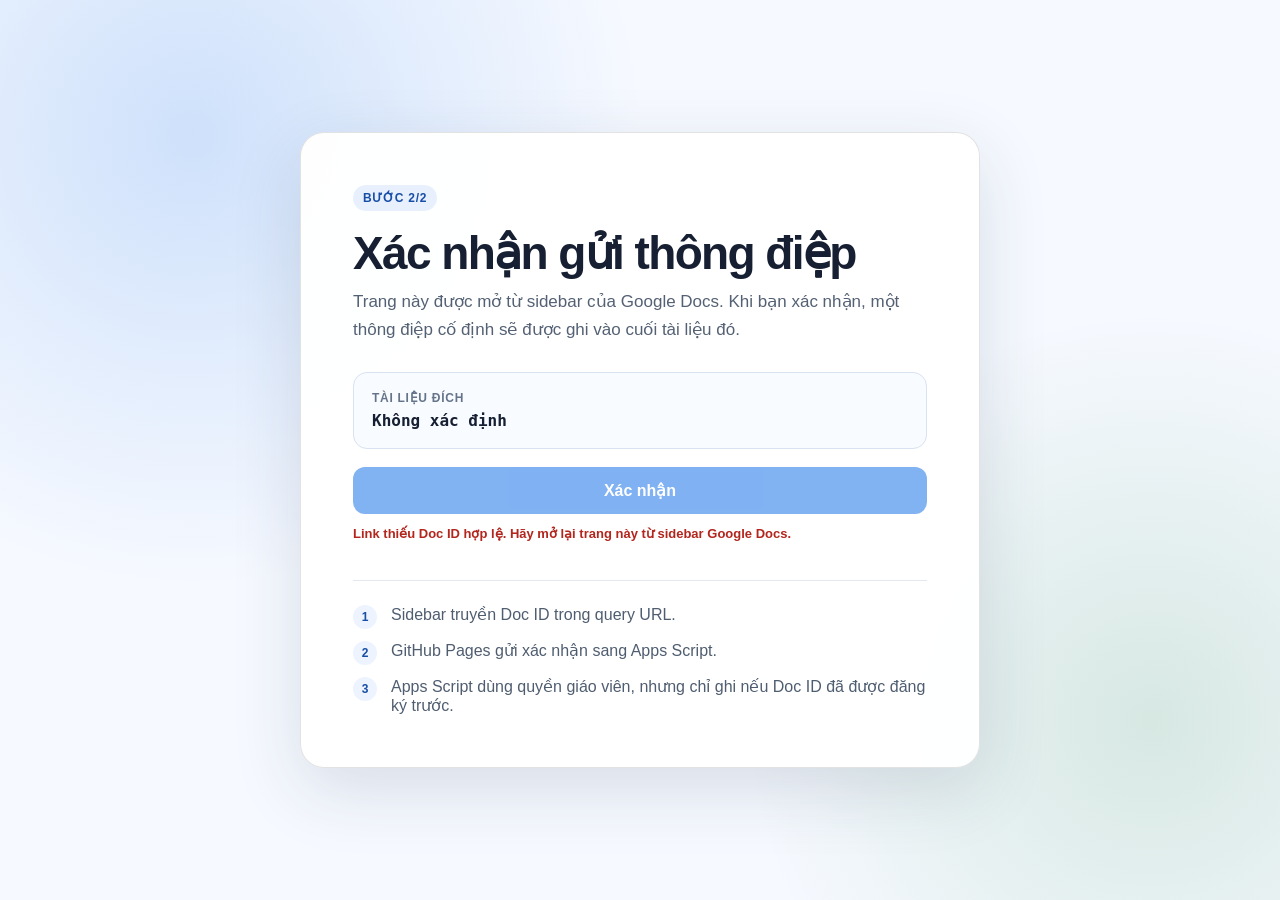
==== site/index.html @ eaceadfe "Tạo demo Google Docs sidebar và GitHub Pages" ====
<!doctype html>
<html lang="vi">
  <head>
    <meta charset="utf-8">
    <meta name="viewport" content="width=device-width, initial-scale=1">
    <meta name="description" content="Demo Google Docs sidebar mở GitHub Pages và ghi xác nhận trở lại tài liệu.">
    <title>Xác nhận Google Docs</title>
    <link rel="stylesheet" href="styles.css">
  </head>
  <body>
    <main class="shell">
      <section class="card" aria-labelledby="page-title">
        <div class="step">Bước 2/2</div>
        <h1 id="page-title">Xác nhận gửi thông điệp</h1>
        <p class="lead">
          Trang này được mở từ sidebar của Google Docs. Khi bạn xác nhận, một thông điệp cố định sẽ được ghi vào cuối tài liệu đó.
        </p>

        <div class="doc-panel">
          <span>Tài liệu đích</span>
          <strong id="doc-id">Đang đọc Doc ID…</strong>
        </div>

        <form id="confirm-form" method="post" target="_blank">
          <input id="doc-id-input" type="hidden" name="docId">
          <input type="hidden" name="confirmation" value="confirm">
          <button id="confirm-button" type="submit" disabled>Xác nhận</button>
        </form>

        <p id="status" class="status" role="status" aria-live="polite">
          Đang kiểm tra link…
        </p>

        <ol class="flow" aria-label="Luồng demo">
          <li><span>1</span> Sidebar truyền Doc ID trong query URL.</li>
          <li><span>2</span> GitHub Pages gửi xác nhận sang Apps Script.</li>
          <li><span>3</span> Apps Script dùng quyền giáo viên, nhưng chỉ ghi nếu Doc ID đã được đăng ký trước.</li>
        </ol>
      </section>
    </main>

    <script src="config.js"></script>
    <script src="app.js"></script>
  </body>
</html>
---- site/styles.css ----
:root {
  color-scheme: light;
  font-family: Arial, sans-serif;
  background: #edf3ff;
  color: #172033;
}

* {
  box-sizing: border-box;
}

body {
  min-height: 100vh;
  margin: 0;
  background:
    radial-gradient(circle at 15% 15%, rgba(26, 115, 232, .18), transparent 34%),
    radial-gradient(circle at 90% 80%, rgba(24, 128, 56, .14), transparent 30%),
    #f6f9ff;
}

.shell {
  display: grid;
  min-height: 100vh;
  padding: 32px 18px;
  place-items: center;
}

.card {
  width: min(680px, 100%);
  padding: clamp(28px, 6vw, 52px);
  border: 1px solid rgba(60, 64, 67, .15);
  border-radius: 24px;
  background: rgba(255, 255, 255, .96);
  box-shadow: 0 22px 70px rgba(32, 56, 85, .14);
}

.step {
  display: inline-flex;
  padding: 6px 10px;
  border-radius: 999px;
  background: #e8f0fe;
  color: #174ea6;
  font-size: 12px;
  font-weight: 800;
  letter-spacing: .06em;
  text-transform: uppercase;
}

h1 {
  margin: 18px 0 10px;
  font-size: clamp(30px, 6vw, 46px);
  line-height: 1.08;
  letter-spacing: -.035em;
}

.lead {
  margin: 0;
  color: #546174;
  font-size: 17px;
  line-height: 1.65;
}

.doc-panel {
  display: grid;
  gap: 6px;
  margin: 28px 0 18px;
  padding: 18px;
  border: 1px solid #d9e2f1;
  border-radius: 14px;
  background: #f8fbff;
}

.doc-panel span {
  color: #65748a;
  font-size: 12px;
  font-weight: 800;
  letter-spacing: .06em;
  text-transform: uppercase;
}

.doc-panel strong {
  overflow: hidden;
  font-family: Consolas, monospace;
  text-overflow: ellipsis;
  white-space: nowrap;
}

button {
  width: 100%;
  padding: 14px 20px;
  border: 0;
  border-radius: 12px;
  background: #1a73e8;
  color: #fff;
  cursor: pointer;
  font-size: 16px;
  font-weight: 800;
  box-shadow: 0 8px 18px rgba(26, 115, 232, .23);
}

button:hover:not(:disabled) {
  background: #1765cc;
}

button:disabled {
  cursor: not-allowed;
  opacity: .55;
  box-shadow: none;
}

.status {
  min-height: 24px;
  margin: 12px 0 0;
  color: #5f6f85;
  font-size: 13px;
}

.status.error {
  color: #b3261e;
  font-weight: 700;
}

.flow {
  display: grid;
  gap: 12px;
  margin: 30px 0 0;
  padding: 24px 0 0;
  border-top: 1px solid #e2e8f0;
  color: #4f5d70;
  list-style: none;
}

.flow li {
  display: grid;
  grid-template-columns: 28px 1fr;
  gap: 10px;
  align-items: start;
}

.flow span {
  display: grid;
  width: 24px;
  height: 24px;
  border-radius: 50%;
  background: #edf3ff;
  color: #174ea6;
  font-size: 12px;
  font-weight: 800;
  place-items: center;
}
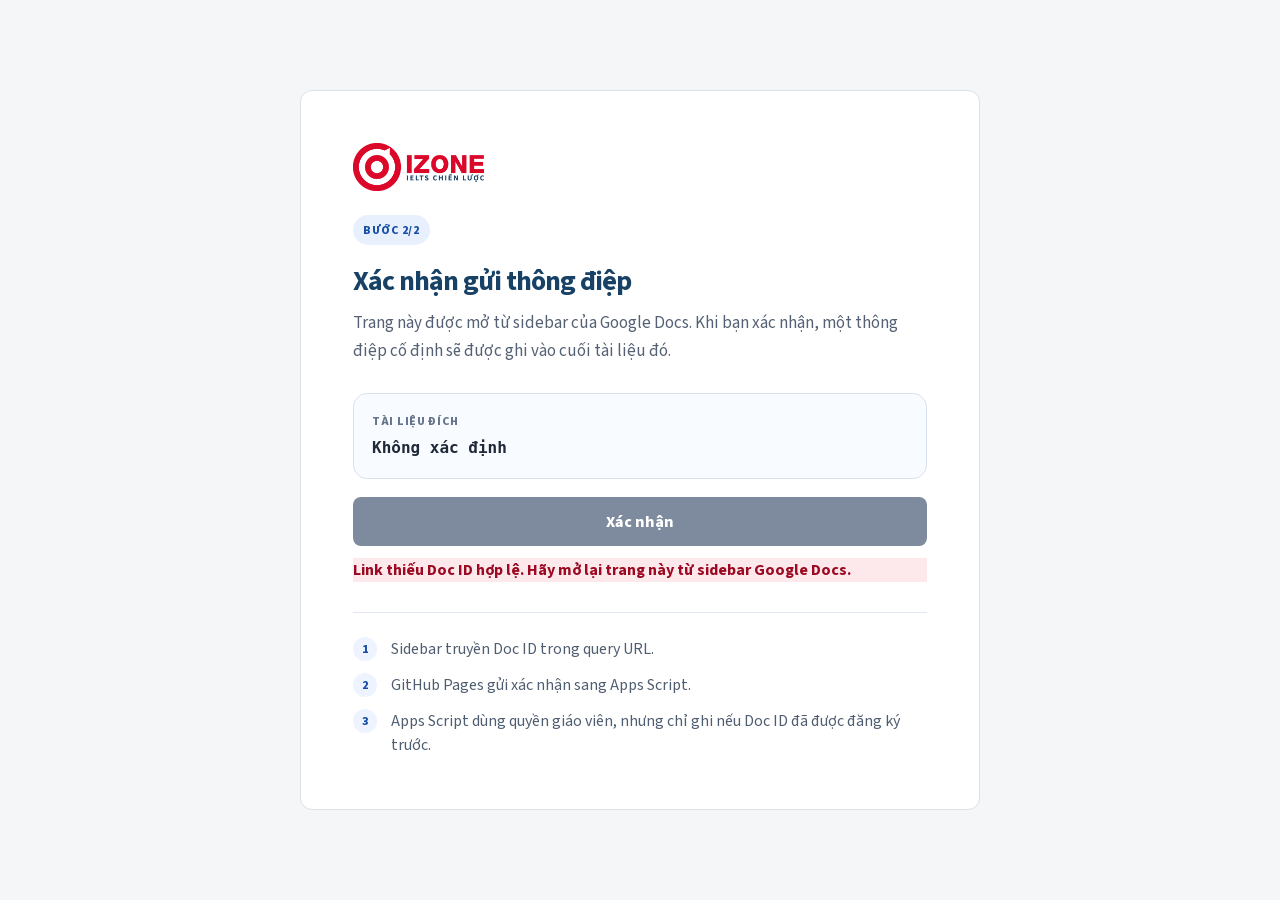
==== commit 253b2c5b: "Áp dụng IZONE master 170 cho Sidebar và trang kết quả Docs Đồng bộ Sidebar, trang tĩnh và HTML kết q" ====
--- a/site/index.html
+++ b/site/index.html
@@ -1,16 +1,17 @@
 <!doctype html>
-<html lang="vi">
+<html data-izone-theme="master170" lang="vi">
   <head>
     <meta charset="utf-8">
     <meta name="viewport" content="width=device-width, initial-scale=1">
     <meta name="description" content="Demo Google Docs sidebar mở GitHub Pages và ghi xác nhận trở lại tài liệu.">
     <title>Xác nhận Google Docs</title>
     <link rel="stylesheet" href="styles.css">
-  </head>
-  <body>
+  <link rel="stylesheet" href="master170.css">
+</head>
+  <body data-m170-product="docs-confirmation">
     <main class="shell">
       <section class="card" aria-labelledby="page-title">
-        <div class="step">Bước 2/2</div>
+        <img class="m170-logo" src="./master170/assets/izone-logo-color.png" alt="IZONE — IELTS chiến lược" width="145" height="48"><div class="step">Bước 2/2</div>
         <h1 id="page-title">Xác nhận gửi thông điệp</h1>
         <p class="lead">
           Trang này được mở từ sidebar của Google Docs. Khi bạn xác nhận, một thông điệp cố định sẽ được ghi vào cuối tài liệu đó.
--- a/site/master170.css
+++ b/site/master170.css
@@ -0,0 +1,10 @@
+@import url('./master170/theme.css');
+body[data-m170-product='docs-confirmation'] .card{border:1px solid #dce1e7;border-radius:12px;box-shadow:none;background:#fff}
+body[data-m170-product='docs-confirmation'] .m170-logo{margin-bottom:24px}
+body[data-m170-product='docs-confirmation'] h1{font-size:28px}
+body[data-m170-product='docs-confirmation'] button{background:#152b4e;border-radius:8px}
+body[data-m170-product='docs-confirmation'] .status.error{color:#9b0a22;background:#fde8eb}
+body[data-m170-product='docs-confirmation'] .status.success{color:#166534;background:#e4f5ea}
+body[data-m170-product='docs-confirmation'] :is(.doc-panel,.status,.flow){font-size:16px}
+body[data-m170-product='docs-confirmation'] #doc-id{overflow-wrap:anywhere}
+@media(max-width:600px){body[data-m170-product='docs-confirmation'] h1{font-size:26px}}
